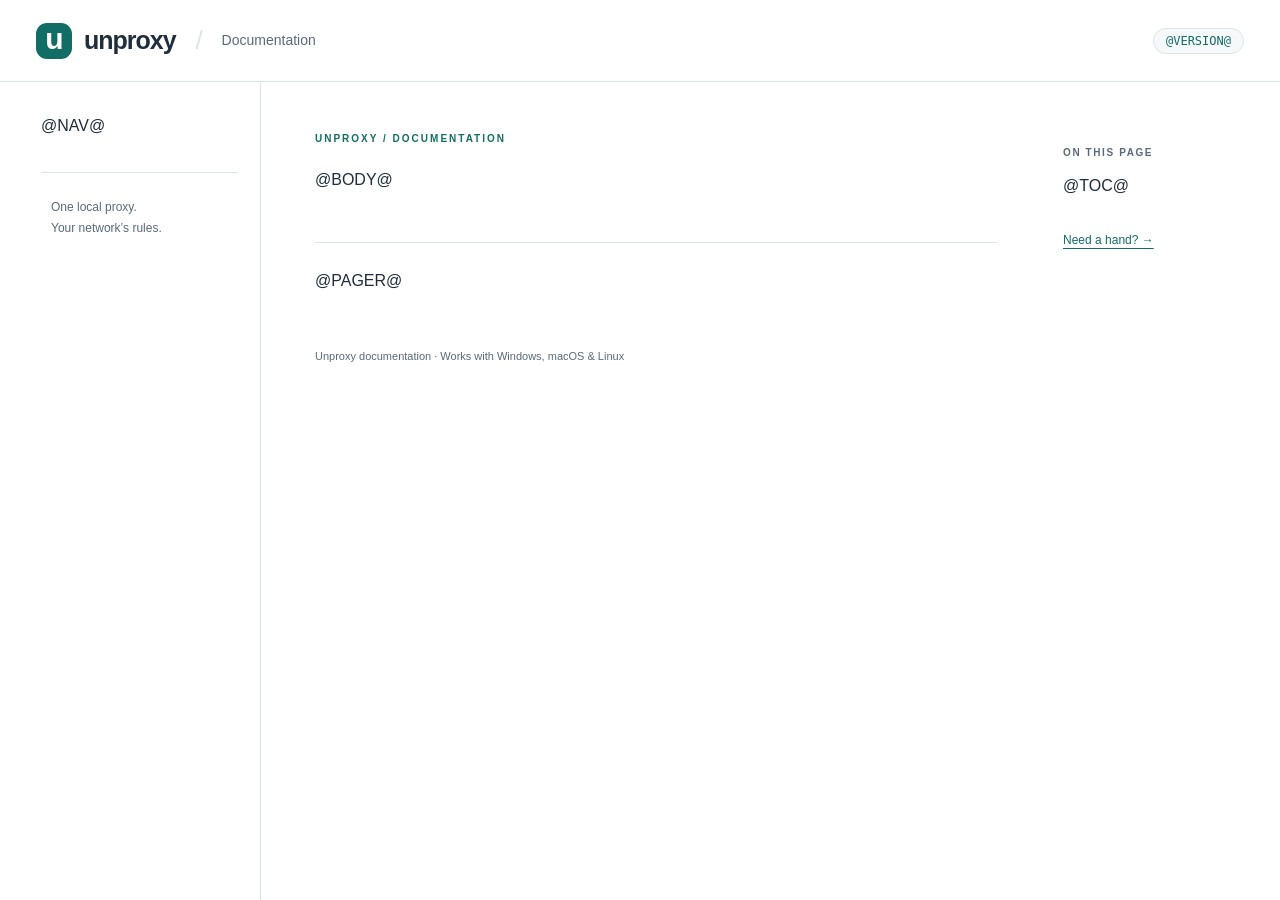
==== site/docs.html @ 86edfc98 "feat: add polished user guides and status page access" ====
<!doctype html>
<html lang="en">
<head>
<meta charset="utf-8">
<meta name="viewport" content="width=device-width, initial-scale=1">
<meta name="color-scheme" content="light dark">
<title>@TITLE@ · Unproxy documentation</title>
<link rel="stylesheet" href="docs.css">
<script src="docs.js" defer></script>
</head>
<body>
<a class="skip" href="#content">Skip to content</a>
<header class="topbar"><a class="brand" href="../index.html"><span class="brand-icon" aria-hidden="true">u</span>unproxy<span class="brand-divider">/</span><span class="brand-docs">Documentation</span></a><a class="version" href="installation.html">@VERSION@</a></header>
<div class="layout">
<aside class="sidebar"><details open><summary>Browse documentation</summary><nav aria-label="Documentation">@NAV@</nav></details><div class="sidebar-note">One local proxy.<br>Your network’s rules.</div></aside>
<main id="content" tabindex="-1"><div class="eyebrow">UNPROXY / DOCUMENTATION</div><article>@BODY@</article><nav class="pager" aria-label="Adjacent pages">@PAGER@</nav><footer>Unproxy documentation · Works with Windows, macOS & Linux</footer></main>
<aside class="toc"><nav aria-label="On this page"><p class="nav-label">On this page</p>@TOC@</nav><a class="help-link" href="troubleshooting.html">Need a hand? →</a></aside>
</div>
</body>
</html>
---- site/docs.css ----
:root {
  color-scheme:light dark;
  --bg:#fff;
  --panel:#f6f8fa;
  --ink:#202d3c;
  --muted:#59697c;
  --line:#dce3e9;
  --accent:#116d66;
  --soft:#e9f5f1;
  --code:#142c36;
  --code-ink:#e5f2f4;
  font:16px/1.75 -apple-system,BlinkMacSystemFont,"Segoe UI",sans-serif
}

* {
  box-sizing:border-box
}

body {
  margin:0;
  background:var(--bg);
  color:var(--ink)
}

a {
  color:var(--accent);
  text-underline-offset:4px
}

a:hover {
  text-decoration:underline
}

a:focus-visible,button:focus-visible,summary:focus-visible {
  outline:3px solid var(--accent);
  outline-offset:4px
}

.topbar {
  height:82px;
  border-bottom:1px solid var(--line);
  display:flex;
  align-items:center;
  justify-content:space-between;
  padding:0 36px;
  background:var(--bg);
  position:sticky;
  top:0;
  z-index:5
}

.brand {
  display:flex;
  gap:12px;
  align-items:center;
  color:var(--ink);
  font-size:25px;
  font-weight:750;
  text-decoration:none;
  letter-spacing:-1px
}

.brand-icon {
  background:var(--accent);
  color:white;
  border-radius:11px;
  width:36px;
  height:36px;
  text-align:center;
  line-height:32px;
  font-size:30px
}

.brand-divider {
  color:var(--line);
  font-weight:400;
  margin:0 8px
}

.brand-docs {
  font-size:14px;
  font-weight:500;
  letter-spacing:0;
  color:var(--muted)
}

.version {
  font:12px ui-monospace,monospace;
  background:var(--panel);
  border:1px solid var(--line);
  border-radius:20px;
  padding:5px 12px;
  max-width:230px;
  overflow:hidden;
  text-overflow:ellipsis;
  white-space:nowrap;
  text-decoration:none
}

.layout {
  display:grid;
  grid-template-columns:242px minmax(0,790px) 210px;
  max-width:1440px;
  margin:auto;
  justify-content:center
}

.sidebar {
  padding:30px 22px;
  border-right:1px solid var(--line);
  height:calc(100vh - 82px);
  overflow:auto;
  position:sticky;
  top:82px
}

.sidebar summary {
  display:none
}

.nav-label {
  text-transform:uppercase;
  font-size:10px;
  font-weight:750;
  letter-spacing:1.6px;
  color:var(--muted);
  margin:16px 10px 10px
}

.sidebar nav a {
  display:block;
  padding:7px 11px;
  margin:3px 0;
  font-size:13px;
  line-height:1.5;
  color:var(--muted);
  border-radius:6px;
  text-decoration:none
}

.sidebar nav a:hover {
  background:var(--panel);
  color:var(--ink)
}

.sidebar nav a[aria-current] {
  background:var(--soft);
  color:var(--accent);
  font-weight:650;
  box-shadow:inset 3px 0 var(--accent)
}

.sidebar-note {
  border-top:1px solid var(--line);
  padding:24px 10px;
  margin-top:32px;
  font-size:12px;
  color:var(--muted)
}

main {
  padding:48px 54px 24px;
  min-width:0
}

.eyebrow {
  font-size:10px;
  letter-spacing:2px;
  font-weight:750;
  color:var(--accent);
  margin-bottom:18px
}

h1,h2,h3 {
  line-height:1.25;
  letter-spacing:-.7px;
  scroll-margin-top:110px
}

h1 {
  font-size:44px;
  margin:0 0 22px;
  font-weight:750
}

h2 {
  font-size:26px;
  margin:52px 0 18px;
  padding-top:10px;
  border-top:1px solid var(--line)
}

h3 {
  font-size:19px;
  margin-top:30px
}

article>h1+p {
  font-size:19px;
  line-height:1.65;
  color:var(--muted);
  margin-bottom:30px
}

p {
  margin:16px 0
}

li {
  padding-left:4px;
  margin:7px 0
}

ul,ol {
  padding-left:24px
}

strong {
  font-weight:650
}

code {
  font: .86em/1.6 ui-monospace,SFMono-Regular,Consolas,monospace;
  background:var(--panel);
  padding:3px 6px;
  border-radius:4px;
  overflow-wrap:anywhere
}

pre {
  position:relative;
  background:var(--code);
  color:var(--code-ink);
  padding:24px;
  border-radius:10px;
  overflow:auto;
  margin:22px 0;
  line-height:1.7
}

pre code {
  background:transparent;
  padding:0;
  border-radius:0;
  overflow-wrap:normal;
  font-size:12px
}

pre:has(.copy) {
  padding-right:88px
}

.copy {
  position:absolute;
  right:10px;
  top:10px;
  border:1px solid #56717b;
  border-radius:5px;
  background:transparent;
  color:var(--code-ink);
  cursor:pointer;
  font:11px system-ui;
  padding:4px 9px
}

.copy:hover {
  background:#29444e
}

table {
  border-collapse:collapse;
  display:block;
  max-width:100%;
  overflow:auto;
  font-size:13px;
  line-height:1.65;
  margin:24px 0
}

th {
  text-align:left;
  background:var(--panel);
  font-weight:650
}

td,th {
  padding:12px 14px;
  border:1px solid var(--line);
  vertical-align:top
}

blockquote {
  margin:24px 0;
  padding:3px 20px;
  background:var(--soft);
  border-left:3px solid var(--accent);
  border-radius:0 8px 8px 0;
  font-size:14px
}

blockquote p {
  margin:12px 0
}

.toc {
  position:sticky;
  top:82px;
  height:calc(100vh - 82px);
  overflow:auto;
  padding:46px 12px 24px
}

.toc .nav-label {
  margin-left:0
}

.toc nav a {
  display:block;
  border-left:1px solid var(--line);
  padding:6px 14px;
  color:var(--muted);
  font-size:12px;
  text-decoration:none;
  line-height:1.6
}

.toc nav a:hover {
  color:var(--accent);
  border-color:var(--accent)
}

.help-link {
  display:block;
  font-size:12px;
  margin-top:30px
}

.pager {
  display:flex;
  gap:16px;
  border-top:1px solid var(--line);
  margin-top:48px;
  padding-top:24px
}

.pager a {
  flex:1;
  padding:15px;
  border:1px solid var(--line);
  border-radius:8px;
  text-decoration:none;
  font-size:14px;
  font-weight:600
}

.pager a:hover {
  border-color:var(--accent);
  background:var(--soft)
}

.pager span {
  display:block;
  font-size:10px;
  text-transform:uppercase;
  letter-spacing:1px;
  color:var(--muted);
  font-weight:400
}

footer {
  font-size:11px;
  color:var(--muted);
  margin-top:36px;
  padding-top:16px
}

.skip {
  position:fixed;
  left:12px;
  top:-100px;
  z-index:10;
  padding:10px;
  background:var(--bg)
}

.skip:focus {
  top:10px
}

@media(prefers-color-scheme:dark) {
  :root {
    --bg:#111c23;
    --panel:#1b2932;
    --ink:#e2eaf0;
    --muted:#a2b3c2;
    --line:#32424e;
    --accent:#76d6bd;
    --soft:#1c3836;
    --code:#0b141b;
    --code-ink:#dfedf2
  }

  .brand-icon {
    color:#111c23
  }

}

@media(min-width:1500px) {
  main {
    padding-left:66px;
    padding-right:66px
  }

}

@media(max-width:1150px) {
  .layout {
    grid-template-columns:220px minmax(0,790px)
  }

  .toc {
    display:none
  }

  main {
    padding:40px
  }

}

@media(max-width:720px) {
  .topbar {
    height:66px;
    padding:0 18px
  }

  .brand-docs,.brand-divider {
    display:none
  }

  .brand {
    font-size:23px
  }

  .version {
    max-width:160px
  }

  .layout {
    display:block
  }

  .sidebar {
    height:auto;
    position:static;
    border-right:0;
    border-bottom:1px solid var(--line);
    padding:14px 20px
  }

  .sidebar summary {
    display:block;
    cursor:pointer;
    font-size:13px;
    font-weight:650
  }

  .sidebar details[open] summary {
    margin-bottom:12px
  }

  .sidebar nav {
    display:grid;
    grid-template-columns:1fr 1fr
  }

  .sidebar .nav-label {
    grid-column:1/-1
  }

  .sidebar-note {
    display:none
  }

  main {
    padding:32px 22px
  }

  h1 {
    font-size:36px
  }

  h2 {
    font-size:24px
  }

  article>h1+p {
    font-size:17px
  }

  pre {
    padding:18px
  }

  .pager {
    flex-wrap:wrap
  }

}

@media print {
  .topbar,.sidebar,.toc,.pager,.copy,.eyebrow,footer {
    display:none
  }

  .layout {
    display:block
  }

  main {
    padding:0
  }

  body {
    background:white;
    color:black
  }

  pre {
    white-space:pre-wrap;
    border:1px solid #ccc;
    background:white;
    color:black
  }

  h2,h3 {
    break-after:avoid
  }

  a {
    color:inherit
  }

  blockquote {
    background:white
  }

  table {
    display:table;
    font-size:11px
  }

}

[hidden] {
  display:none!important
}

.platform-tabs {
  display:flex;
  gap:5px;
  padding:5px;
  margin:28px 0;
  background:var(--panel);
  border:1px solid var(--line);
  border-radius:10px
}

.platform-tabs button {
  flex:1;
  border:0;
  border-radius:6px;
  background:transparent;
  color:var(--muted);
  padding:11px 16px;
  font:600 14px system-ui;
  cursor:pointer
}

.platform-tabs button[aria-selected=true] {
  background:var(--accent);
  color:var(--bg)
}

.platform-tabs button:hover {
  box-shadow:inset 0 0 0 1px var(--accent)
}

.platform-panel>h2:first-child {
  margin-top:26px
}

@media print {
  .platform-tabs {
    display:none!important
  }

  .platform-panel[hidden] {
    display:block!important
  }

}
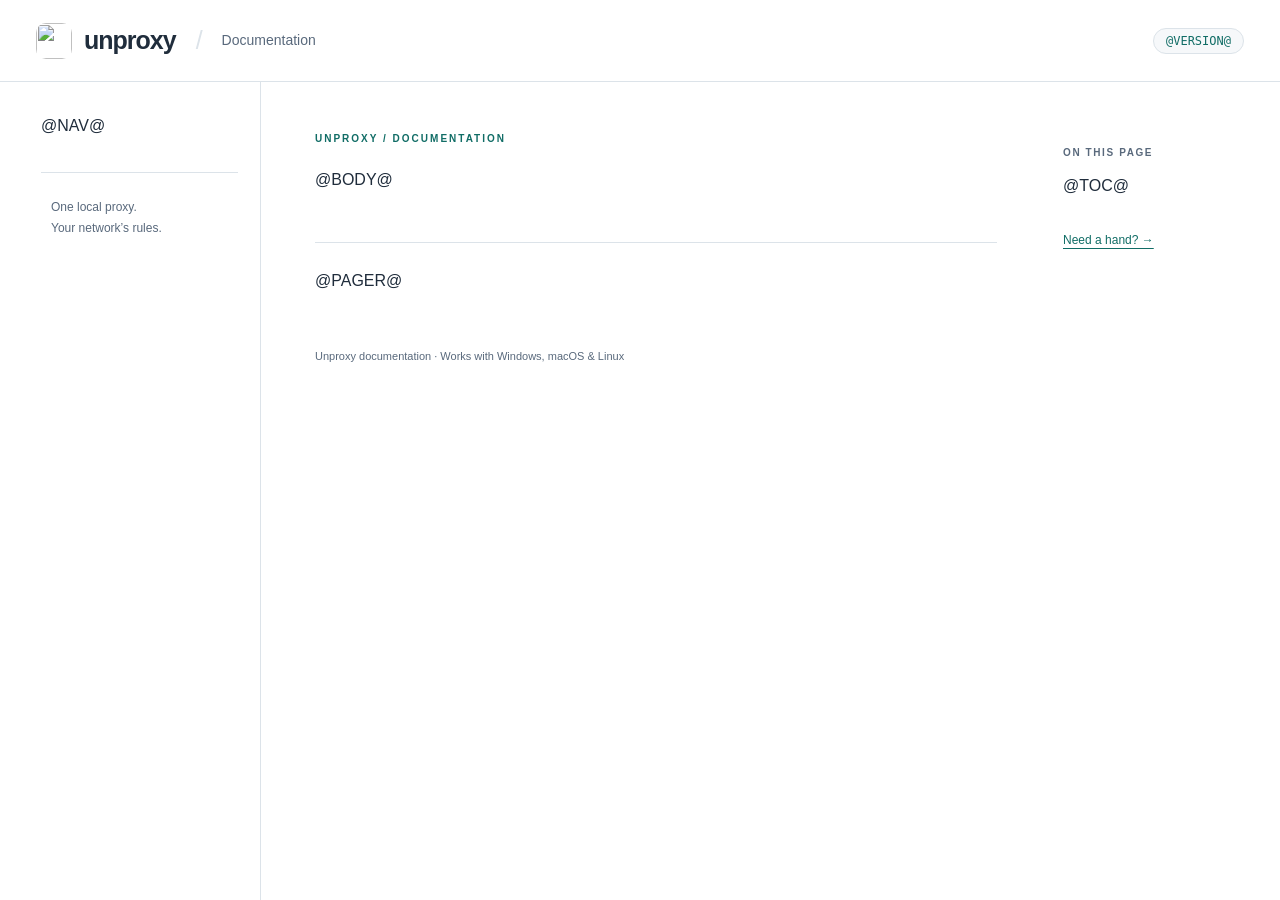
==== commit 6046db43: "feat: use tray icon as app and docs mark" ====
--- a/site/docs.html
+++ b/site/docs.html
@@ -4,13 +4,14 @@
 <meta charset="utf-8">
 <meta name="viewport" content="width=device-width, initial-scale=1">
 <meta name="color-scheme" content="light dark">
+<link rel="icon" type="image/png" href="../unproxy-icon.png">
 <title>@TITLE@ · Unproxy documentation</title>
 <link rel="stylesheet" href="docs.css">
 <script src="docs.js" defer></script>
 </head>
 <body>
 <a class="skip" href="#content">Skip to content</a>
-<header class="topbar"><a class="brand" href="../index.html"><span class="brand-icon" aria-hidden="true">u</span>unproxy<span class="brand-divider">/</span><span class="brand-docs">Documentation</span></a><a class="version" href="installation.html">@VERSION@</a></header>
+<header class="topbar"><a class="brand" href="../index.html"><img class="brand-icon" src="../unproxy-icon.png" alt="">unproxy<span class="brand-divider">/</span><span class="brand-docs">Documentation</span></a><a class="version" href="installation.html">@VERSION@</a></header>
 <div class="layout">
 <aside class="sidebar"><details open><summary>Browse documentation</summary><nav aria-label="Documentation">@NAV@</nav></details><div class="sidebar-note">One local proxy.<br>Your network’s rules.</div></aside>
 <main id="content" tabindex="-1"><div class="eyebrow">UNPROXY / DOCUMENTATION</div><article>@BODY@</article><nav class="pager" aria-label="Adjacent pages">@PAGER@</nav><footer>Unproxy documentation · Works with Windows, macOS & Linux</footer></main>
--- a/site/docs.css
+++ b/site/docs.css
@@ -61,14 +61,10 @@
 }
 
 .brand-icon {
-  background:var(--accent);
-  color:white;
-  border-radius:11px;
   width:36px;
   height:36px;
-  text-align:center;
-  line-height:32px;
-  font-size:30px
+  border-radius:10px;
+  object-fit:contain
 }
 
 .brand-divider {
@@ -400,10 +396,6 @@
     --code-ink:#dfedf2
   }
 
-  .brand-icon {
-    color:#111c23
-  }
-
 }
 
 @media(min-width:1500px) {
